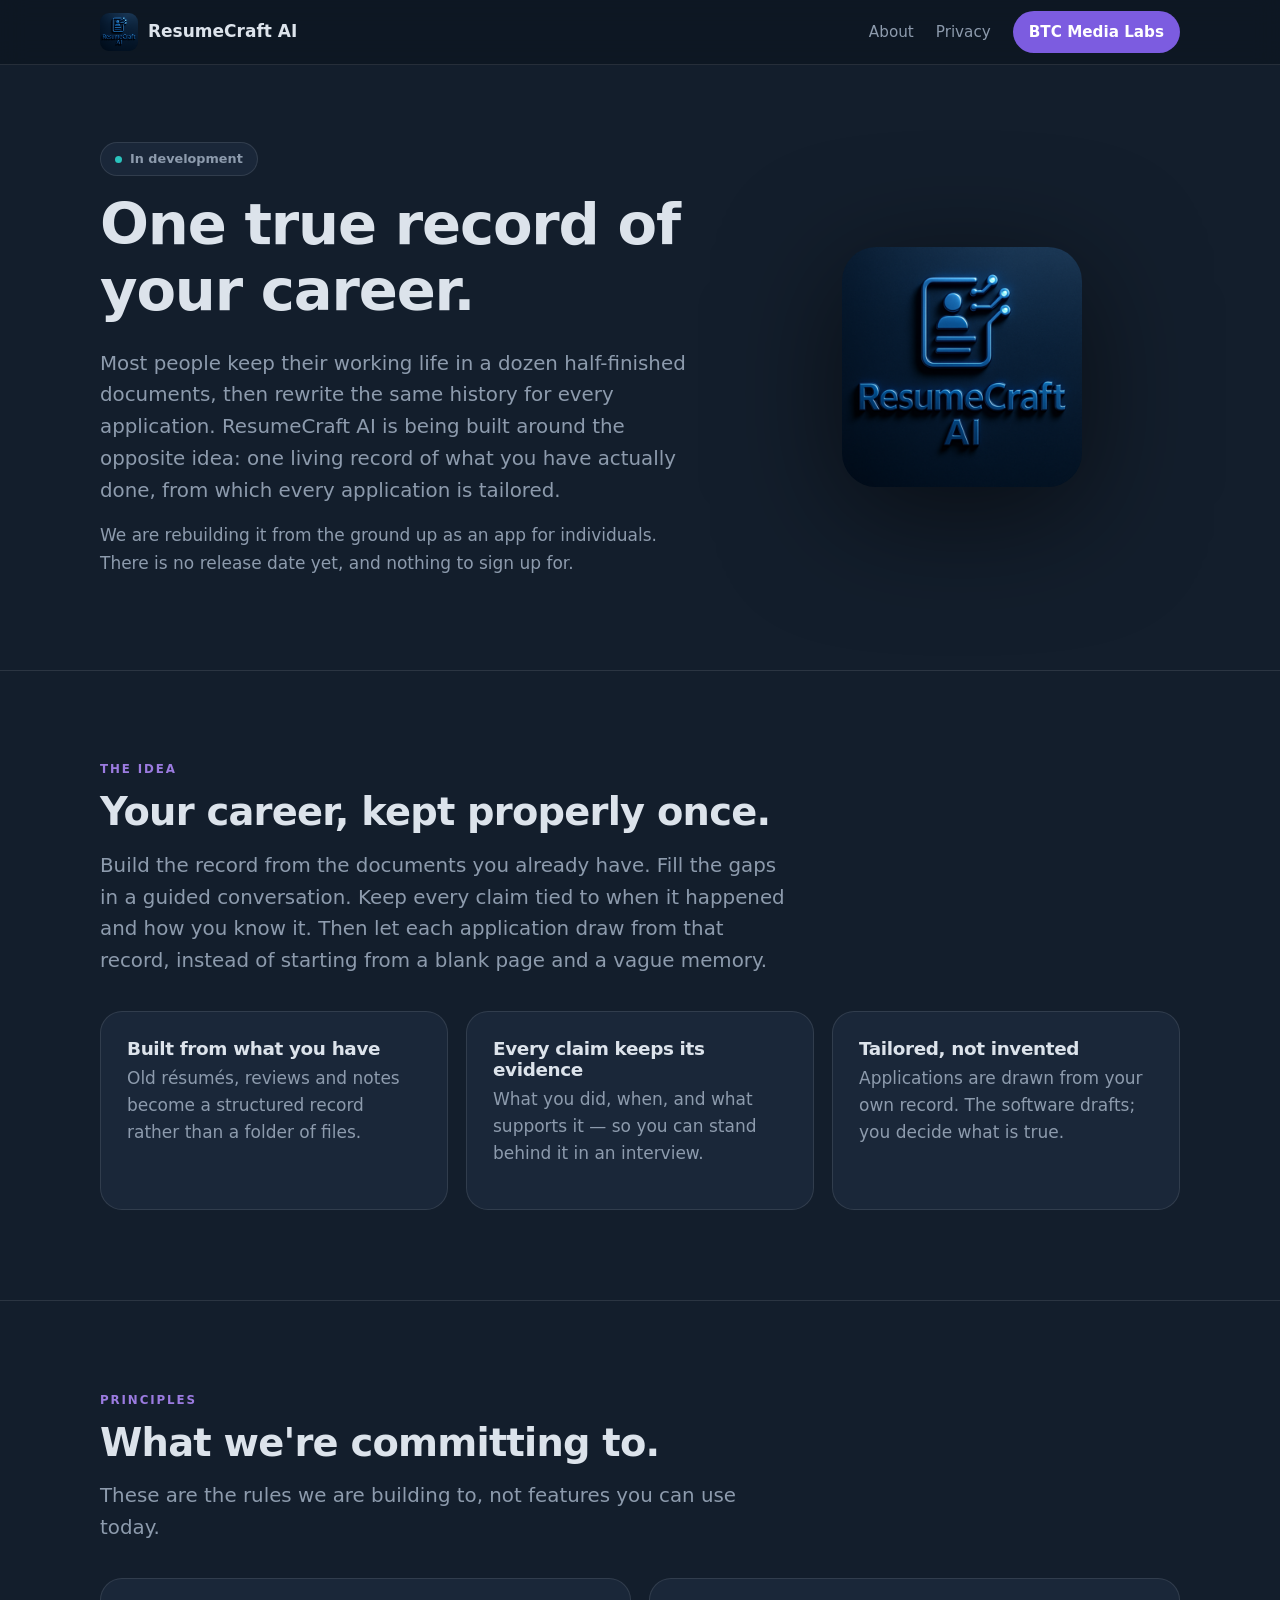
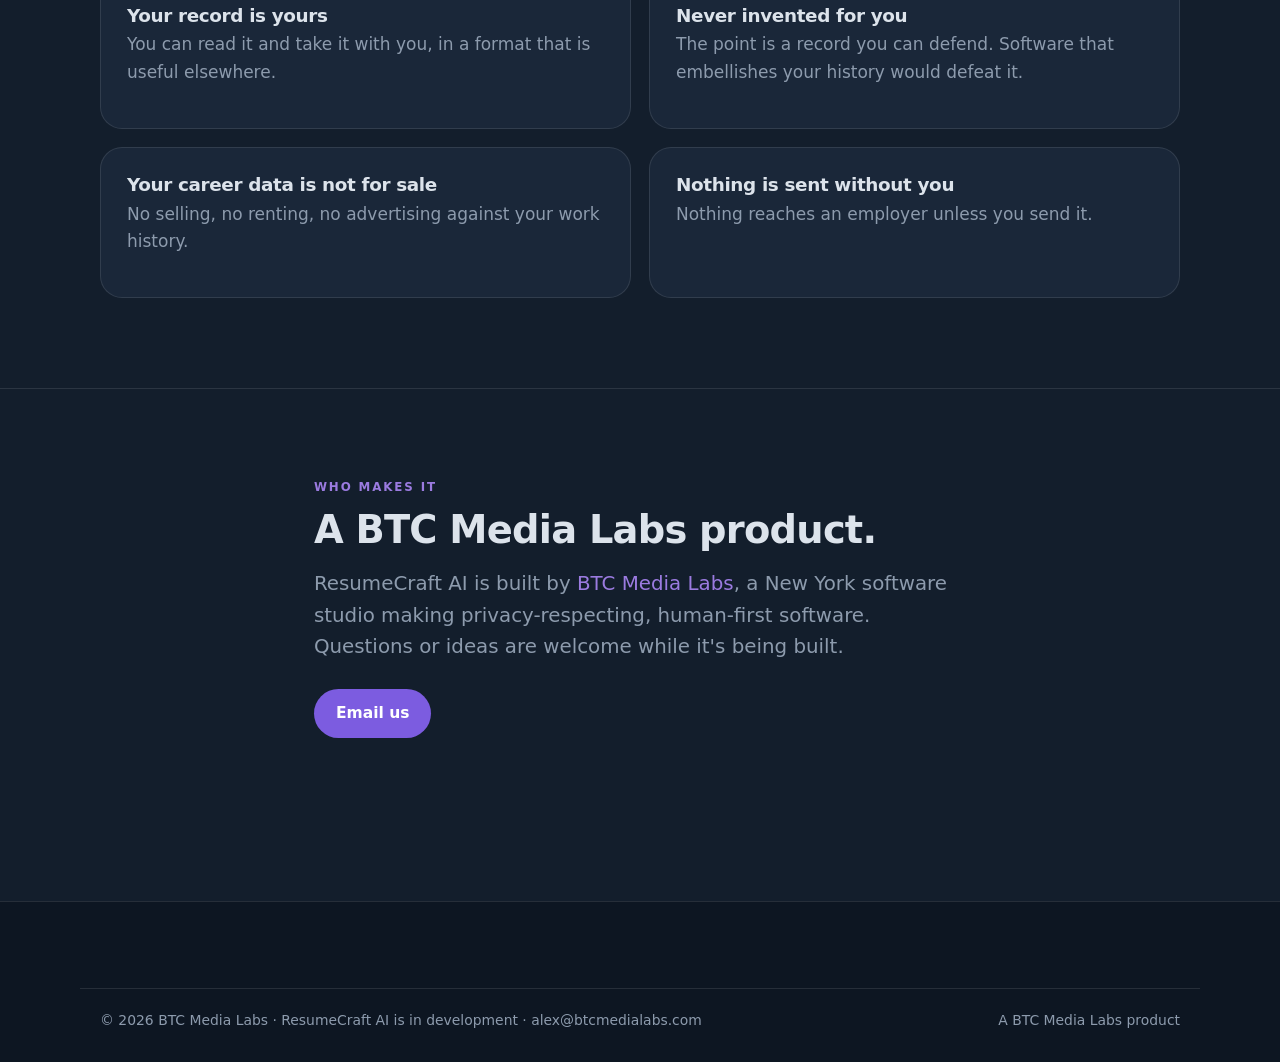
==== index.html @ a57dd188 "ResumeCraft AI website — in-development holding site Static pages built by the BTC Media Labs hub: h" ====
<!doctype html>
<html lang="en">
<head>
<meta charset="utf-8">
<meta name="viewport" content="width=device-width, initial-scale=1">
<title>ResumeCraft AI — one true record of your career</title>
<meta name="description" content="A career companion built around a single living record of your career. In development at BTC Media Labs.">
<link rel="canonical" href="https://resumecraftai.io/">
<meta name="theme-color" content="#0D1622">
<meta property="og:type" content="website">
<meta property="og:site_name" content="ResumeCraft AI">
<meta property="og:title" content="ResumeCraft AI — one true record of your career">
<meta property="og:description" content="A career companion built around a single living record of your career. In development at BTC Media Labs.">
<meta property="og:url" content="https://resumecraftai.io/">
<meta property="og:image" content="https://resumecraftai.io/assets/resumecraft-300.png">
<meta name="twitter:card" content="summary_large_image">
<link rel="icon" href="/assets/favicon-32.png" sizes="32x32">
<link rel="apple-touch-icon" href="/assets/apple-touch-icon.png">
<link rel="stylesheet" href="/assets/site.css">
</head>
<body>
<a class="skip" href="#main">Skip to content</a>
<header class="site-head">
  <div class="wrap head-inner">
    <a class="brand" href="/"><img src="/assets/resumecraft-300.png" width="38" height="38" alt="" style="border-radius:9px"><span class="brand-text"><b>ResumeCraft</b> AI</span></a>
    <input type="checkbox" id="navtoggle" hidden>
    <label class="burger" for="navtoggle" aria-label="Menu"><span></span><span></span><span></span></label>
    <nav class="site-nav" aria-label="Main">
      <a href="/about/">About</a>
      <a href="/privacy/">Privacy</a>
      <a class="cta" href="https://btcmedialabs.com">BTC Media Labs</a>
    </nav>
  </div>
</header>
<main id="main">
<section class="hero">
  <div class="wrap hero-grid">
    <div>
      <p class="pill"><span class="dot"></span> In development</p>
      <h1>One true record of your career.</h1>
      <p class="lead">Most people keep their working life in a dozen half-finished documents, then rewrite the same history for every application. ResumeCraft AI is being built around the opposite idea: one living record of what you have actually done, from which every application is tailored.</p>
      <p class="muted">We are rebuilding it from the ground up as an app for individuals. There is no release date yet, and nothing to sign up for.</p>
    </div>
    <img class="hero-art" src="/assets/resumecraft-300.png" width="240" height="240" alt="ResumeCraft AI" style="border-radius:34px;max-width:240px">
  </div>
</section>

<hr class="divider">

<section>
  <div class="wrap">
    <div class="section-head">
      <p class="eyebrow">The idea</p>
      <h2>Your career, kept properly once.</h2>
      <p class="lead">Build the record from the documents you already have. Fill the gaps in a guided conversation. Keep every claim tied to when it happened and how you know it. Then let each application draw from that record, instead of starting from a blank page and a vague memory.</p>
    </div>
    <div class="grid grid-3">
      <div class="card"><h3>Built from what you have</h3><p class="muted">Old résumés, reviews and notes become a structured record rather than a folder of files.</p></div>
      <div class="card"><h3>Every claim keeps its evidence</h3><p class="muted">What you did, when, and what supports it — so you can stand behind it in an interview.</p></div>
      <div class="card"><h3>Tailored, not invented</h3><p class="muted">Applications are drawn from your own record. The software drafts; you decide what is true.</p></div>
    </div>
  </div>
</section>

<hr class="divider">

<section>
  <div class="wrap">
    <div class="section-head">
      <p class="eyebrow">Principles</p>
      <h2>What we're committing to.</h2>
      <p class="lead">These are the rules we are building to, not features you can use today.</p>
    </div>
    <div class="grid grid-2">
      <div class="card"><h3>Your record is yours</h3><p class="muted">You can read it and take it with you, in a format that is useful elsewhere.</p></div>
      <div class="card"><h3>Never invented for you</h3><p class="muted">The point is a record you can defend. Software that embellishes your history would defeat it.</p></div>
      <div class="card"><h3>Your career data is not for sale</h3><p class="muted">No selling, no renting, no advertising against your work history.</p></div>
      <div class="card"><h3>Nothing is sent without you</h3><p class="muted">Nothing reaches an employer unless you send it.</p></div>
    </div>
  </div>
</section>

<hr class="divider">

<section>
  <div class="wrap section-head">
    <p class="eyebrow">Who makes it</p>
    <h2>A BTC Media Labs product.</h2>
    <p class="lead">ResumeCraft AI is built by <a href="https://btcmedialabs.com">BTC Media Labs</a>, a New York software studio making privacy-respecting, human-first software. Questions or ideas are welcome while it's being built.</p>
    <div class="btn-row"><a class="btn btn-primary" href="mailto:alex@btcmedialabs.com?subject=ResumeCraft%20AI">Email us</a></div>
  </div>
</section>

</main>
<footer class="site-foot">
  <div class="wrap foot-base">
    <p class="muted small">© 2026 BTC Media Labs · ResumeCraft AI is in development · <a href="mailto:alex@btcmedialabs.com">alex@btcmedialabs.com</a></p>
    <p class="muted small">A <a href="https://btcmedialabs.com">BTC Media Labs</a> product</p>
  </div>
</footer>
</body>
</html>
---- assets/site.css ----
/* BTC Media Labs — tokens from standards/brand-kit.md */
:root{
  --navy:#131E2C; --navy-2:#0D1622; --panel:#1A2739; --panel-2:#21324A;
  --silver:#DCE3EB; --silver-soft:#8D9BAD; --blue:#2E7FE0; --blue-bright:#4E98F0;
  --teal:#2AC3BD; --gold:#D4A62C; --violet:#9B7BE0;
  --line:rgba(255,255,255,.10); --shadow:0 30px 70px -34px rgba(0,0,0,.8);
  --display:"SF Pro Display",system-ui,-apple-system,"Segoe UI",Roboto,Helvetica,Arial,sans-serif;
  --mono:ui-monospace,"SF Mono","SFMono-Regular",Menlo,Consolas,monospace;
  --wrap:1120px; --gut:20px;
}
*,*::before,*::after{box-sizing:border-box}
html{-webkit-text-size-adjust:100%}
body{margin:0;background:var(--navy);color:var(--silver);font-family:var(--display);font-size:17px;line-height:1.6;overflow-x:hidden}
img{max-width:100%;height:auto;display:block}
a{color:var(--blue-bright);text-decoration:none}
a:hover{text-decoration:underline}
:focus-visible{outline:2px solid var(--blue-bright);outline-offset:3px;border-radius:4px}
.wrap{max-width:var(--wrap);margin:0 auto;padding:0 var(--gut);width:100%}
.skip{position:absolute;left:-9999px}
.skip:focus{left:12px;top:12px;position:fixed;background:var(--panel-2);padding:10px 14px;border-radius:10px;z-index:99}

h1,h2,h3{line-height:1.15;margin:0 0 .4em;letter-spacing:-.02em;overflow-wrap:break-word}
h1{font-size:clamp(2rem,6vw,3.6rem);font-weight:800}
h2{font-size:clamp(1.5rem,3.6vw,2.4rem);font-weight:700}
h3{font-size:1.15rem;font-weight:650}
p{margin:0 0 1rem;overflow-wrap:break-word}
.lead{font-size:clamp(1.02rem,2.1vw,1.24rem);color:var(--silver-soft);max-width:64ch}
.muted{color:var(--silver-soft)}
.small{font-size:.87rem}
.eyebrow{font-size:.74rem;letter-spacing:.16em;text-transform:uppercase;color:var(--blue-bright);font-weight:650;margin:0 0 .7rem}
.plain{list-style:none;margin:0;padding:0}
.plain li{margin:.32rem 0}

/* header */
.site-head{position:sticky;top:0;z-index:40;background:rgba(13,22,34,.82);backdrop-filter:blur(12px);border-bottom:1px solid var(--line)}
.head-inner{display:flex;align-items:center;gap:16px;min-height:64px;flex-wrap:wrap}
.brand{display:inline-flex;align-items:center;gap:10px;color:var(--silver);text-decoration:none;font-weight:600}
.brand:hover{text-decoration:none}
.brand-text b{font-weight:800}
.site-nav{margin-left:auto;display:flex;align-items:center;gap:22px;font-size:.95rem}
.site-nav a{color:var(--silver-soft)}
.site-nav a:hover,.site-nav a[aria-current]{color:var(--silver);text-decoration:none}
.site-nav .cta{background:var(--blue);color:#fff;padding:9px 16px;border-radius:999px;font-weight:600}
.site-nav .cta:hover{background:var(--blue-bright)}
.burger{display:none;margin-left:auto;width:42px;height:38px;padding:9px;cursor:pointer}
.burger span{display:block;height:2px;background:var(--silver);margin:5px 0;border-radius:2px;transition:.2s}
@media (max-width:860px){
  .burger{display:block}
  .site-nav{order:3;flex-basis:100%;margin:0;display:none;flex-direction:column;align-items:flex-start;gap:2px;padding-bottom:14px}
  .site-nav a{padding:11px 2px;width:100%}
  #navtoggle:checked ~ .site-nav{display:flex}
  #navtoggle:checked ~ .burger span:nth-child(1){transform:translateY(7px) rotate(45deg)}
  #navtoggle:checked ~ .burger span:nth-child(2){opacity:0}
  #navtoggle:checked ~ .burger span:nth-child(3){transform:translateY(-7px) rotate(-45deg)}
}

/* sections */
section{padding:clamp(48px,7vw,96px) 0}
.section-head{max-width:64ch;margin-bottom:34px}
.hero{padding-top:clamp(40px,6vw,80px);padding-bottom:clamp(40px,6vw,80px)}
.hero-grid{display:grid;gap:34px;align-items:center}
@media (min-width:880px){.hero-grid{grid-template-columns:1.15fr .85fr;gap:56px}}
.hero-art{justify-self:center;max-width:340px;filter:drop-shadow(0 26px 60px rgba(0,0,0,.55))}
.pill{display:inline-flex;align-items:center;gap:8px;border:1px solid var(--line);background:var(--panel);
  color:var(--silver-soft);padding:6px 14px;border-radius:999px;font-size:.8rem;font-weight:600}
.pill .dot{width:7px;height:7px;border-radius:50%;background:var(--teal)}
.btn-row{display:flex;flex-wrap:wrap;gap:12px;margin-top:26px}
.btn{display:inline-block;padding:12px 22px;border-radius:999px;font-weight:650;font-size:.97rem}
.btn:hover{text-decoration:none}
.btn-primary{background:var(--blue);color:#fff}
.btn-primary:hover{background:var(--blue-bright)}
.btn-ghost{border:1px solid var(--line);color:var(--silver);background:var(--panel)}
.btn-ghost:hover{border-color:var(--silver-soft)}

/* cards */
.grid{display:grid;gap:18px}
.grid-2{grid-template-columns:1fr}
.grid-3{grid-template-columns:1fr}
@media (min-width:760px){.grid-2{grid-template-columns:1fr 1fr}.grid-3{grid-template-columns:repeat(3,1fr)}}
.card{background:var(--panel);border:1px solid var(--line);border-radius:22px;padding:26px;position:relative;overflow:hidden}
.card h3{margin-bottom:.35rem}
.card.accent::before{content:"";position:absolute;inset:0 0 auto;height:3px;background:var(--accent,var(--blue))}
.product{display:grid;gap:20px}
@media (min-width:640px){.product{grid-template-columns:auto 1fr;align-items:start}}
.product img{width:72px;border-radius:18px}
.badge{display:inline-block;border:1px solid var(--line);border-radius:999px;padding:4px 12px;
  font-size:.72rem;letter-spacing:.06em;text-transform:uppercase;font-weight:700;color:var(--silver-soft);white-space:nowrap}
.badge.live{color:var(--teal);border-color:rgba(42,195,189,.42)}
.badge.soon{color:var(--gold);border-color:rgba(212,166,44,.42)}
.tag{font-size:.74rem;letter-spacing:.14em;text-transform:uppercase;color:var(--silver-soft);font-weight:650}
.card-head{display:flex;justify-content:space-between;align-items:center;gap:12px;flex-wrap:wrap;margin-bottom:10px}

/* news + prose */
.news-item{border-top:1px solid var(--line);padding:22px 0;display:grid;gap:6px}
@media (min-width:700px){.news-item{grid-template-columns:150px 1fr;gap:24px}}
time{color:var(--silver-soft);font-size:.87rem;font-variant-numeric:tabular-nums}
.prose{max-width:70ch}
.prose h2{margin-top:2.2em}
.prose h3{margin-top:1.8em}
.prose ul{padding-left:1.1rem}
.prose li{margin:.4rem 0}
.callout{background:var(--panel);border:1px solid var(--line);border-left:3px solid var(--blue);border-radius:14px;padding:18px 20px;margin:1.6rem 0}
.divider{border:0;border-top:1px solid var(--line);margin:0}

/* footer */
.site-foot{border-top:1px solid var(--line);background:var(--navy-2);padding:52px 0 30px;margin-top:40px}
.foot-grid{display:grid;gap:28px}
@media (min-width:760px){.foot-grid{grid-template-columns:1.6fr 1fr 1fr 1fr}}
.foot-h{font-size:.78rem;letter-spacing:.14em;text-transform:uppercase;color:var(--silver-soft);margin:0 0 .7rem}
.site-foot a{color:var(--silver-soft)}
.site-foot a:hover{color:var(--silver)}
.foot-base{display:flex;justify-content:space-between;gap:10px;flex-wrap:wrap;border-top:1px solid var(--line);margin-top:34px;padding-top:20px}
.foot-base p{margin:0}

@media (prefers-reduced-motion:reduce){*{animation:none!important;transition:none!important;scroll-behavior:auto!important}}

/* ResumeCraft AI accents */
:root{--blue:#7C5CE0;--blue-bright:#9B7BE0}
.site-nav .cta{background:var(--blue)}
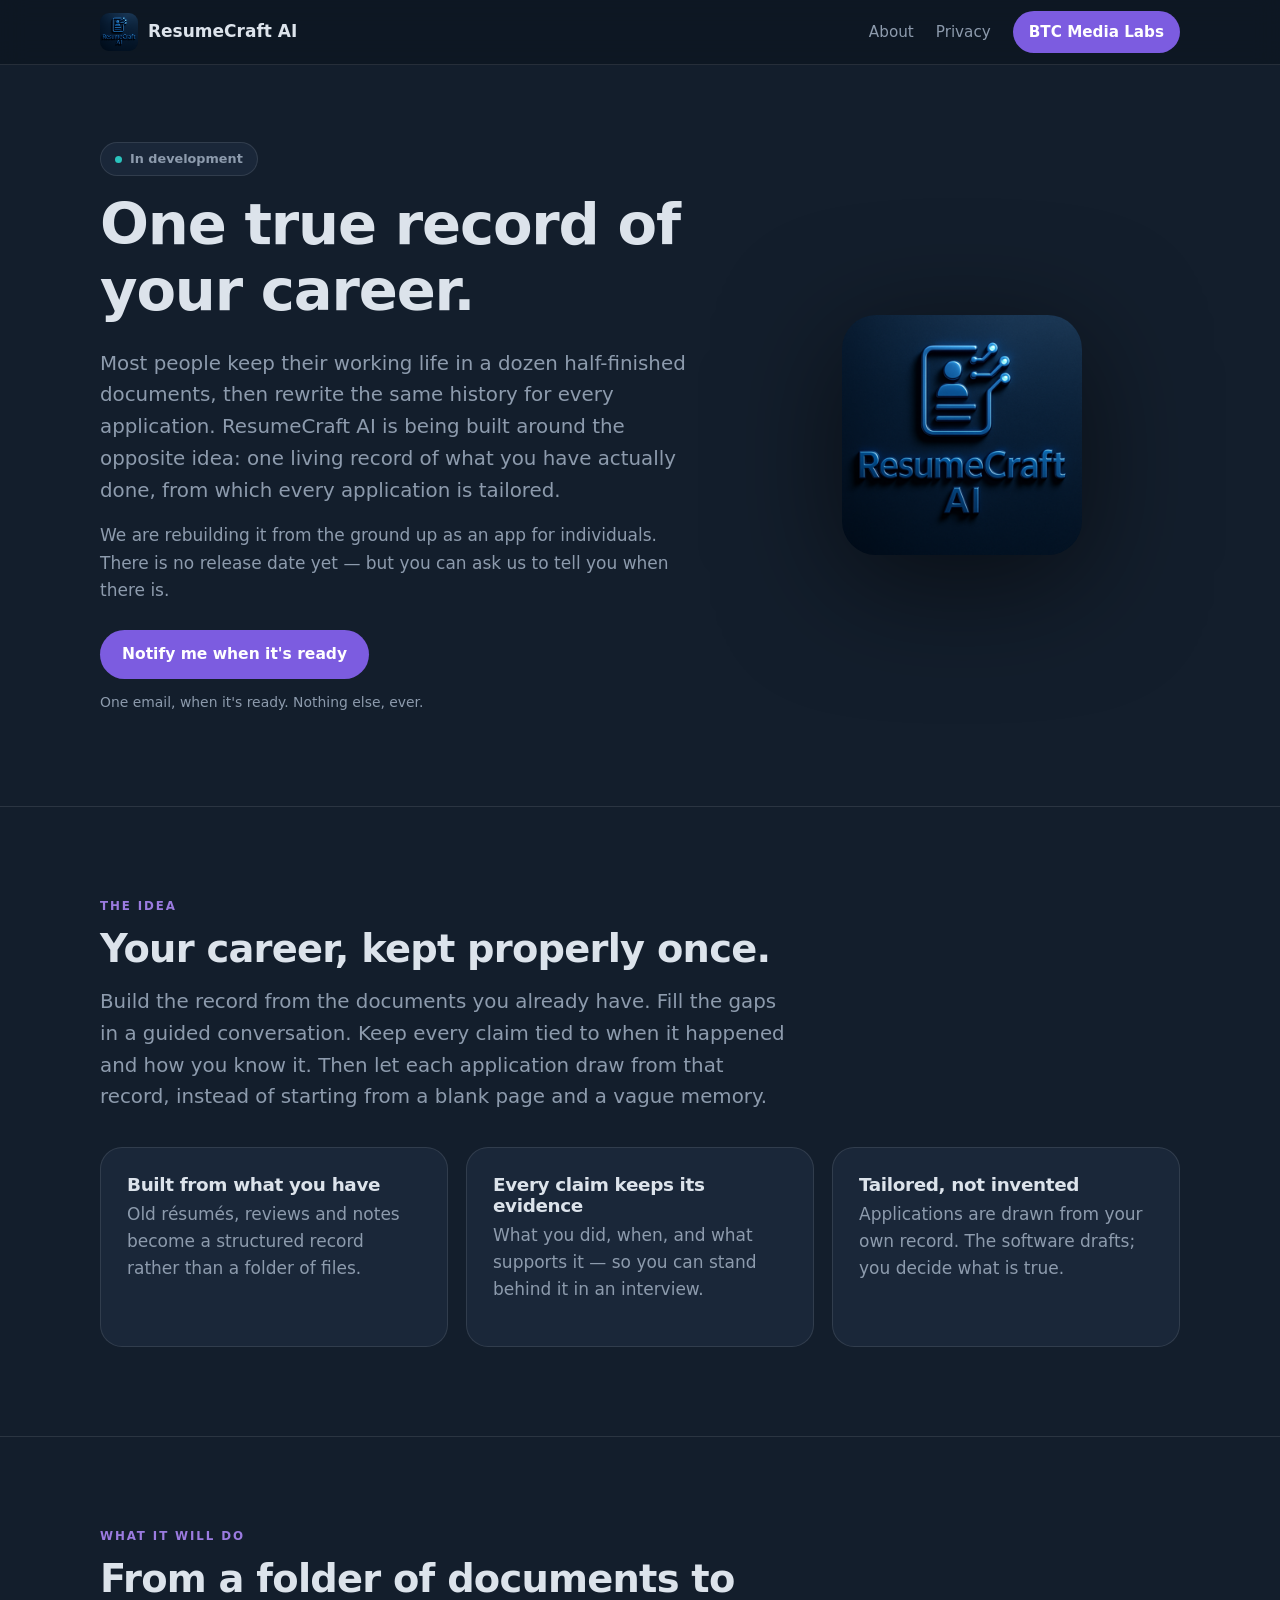
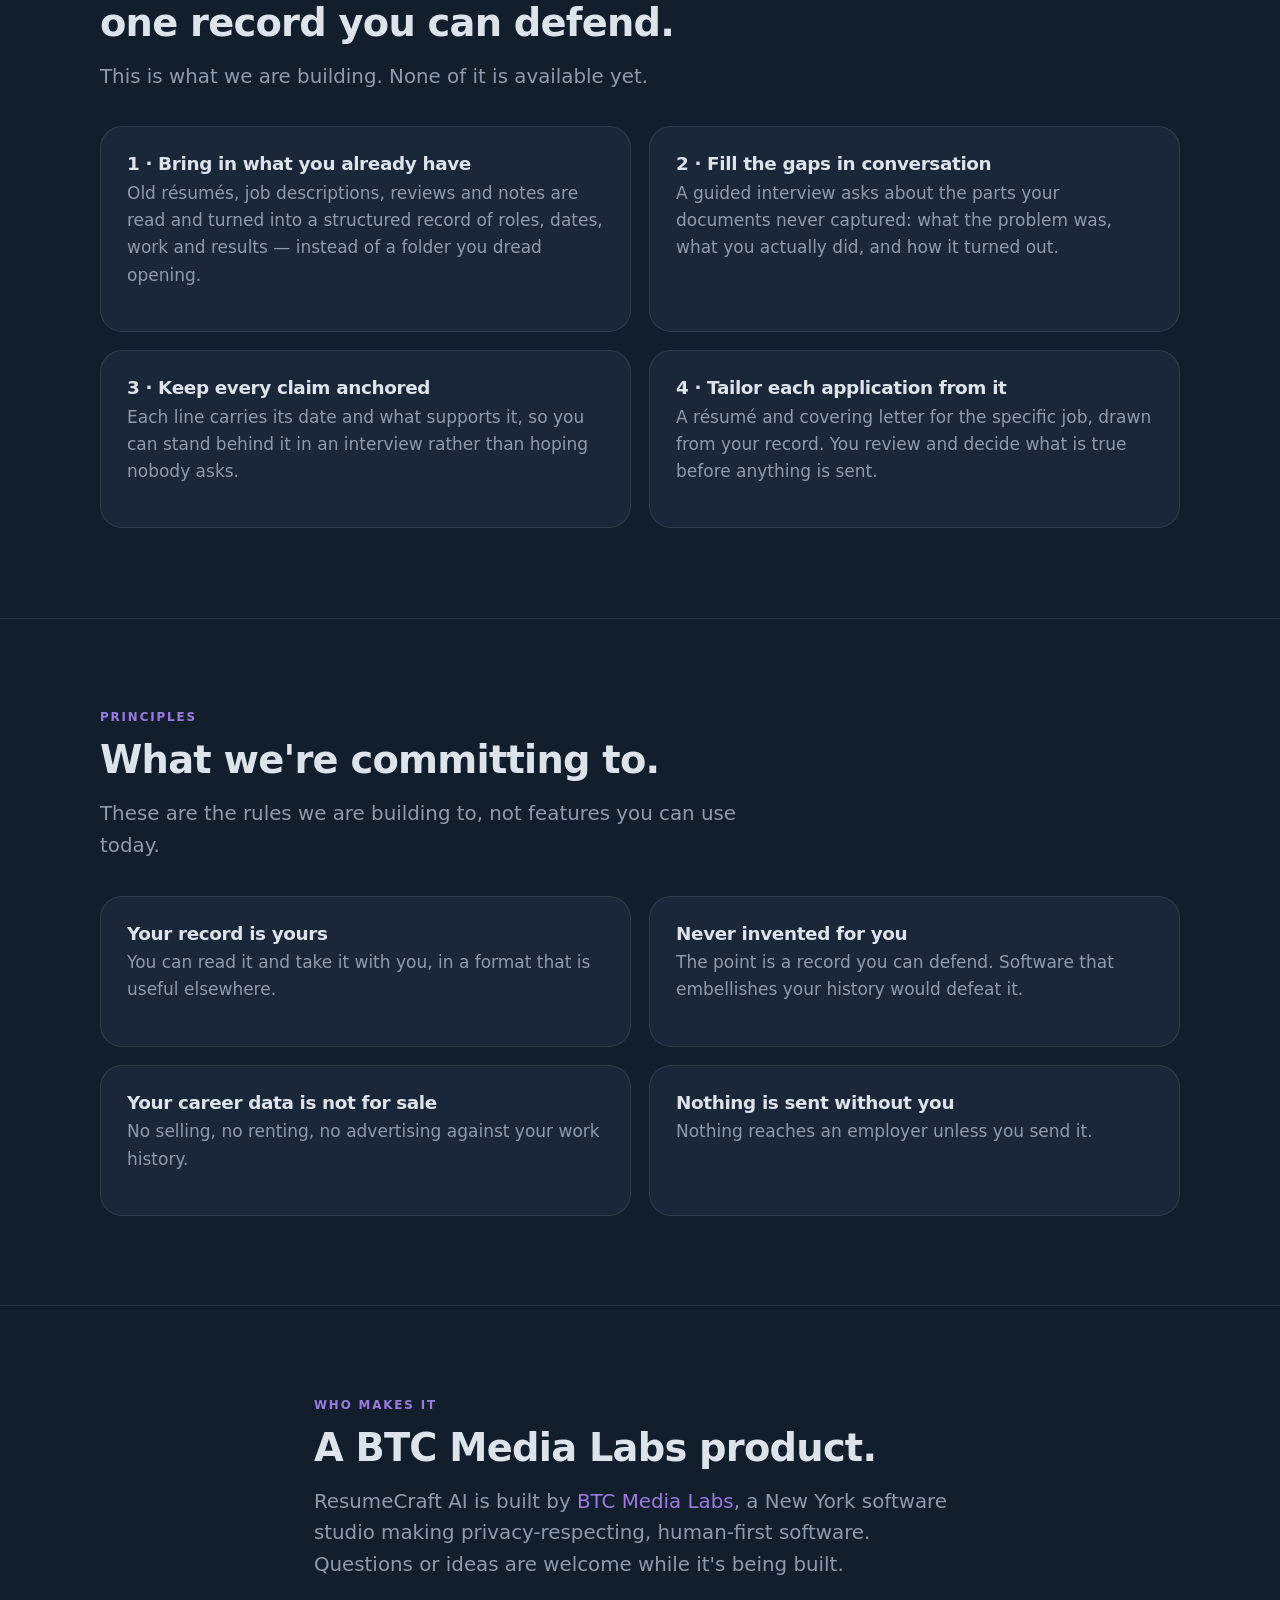
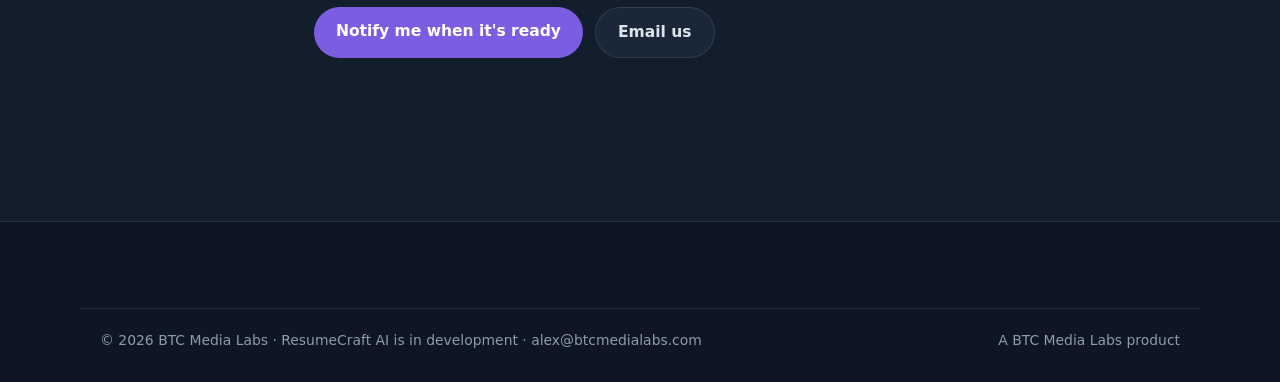
==== commit b905989d: "Add notify list and a what-it-will-do section Adds a 'Notify me when it's ready' button (email link " ====
--- a/index.html
+++ b/index.html
@@ -39,7 +39,11 @@
       <p class="pill"><span class="dot"></span> In development</p>
       <h1>One true record of your career.</h1>
       <p class="lead">Most people keep their working life in a dozen half-finished documents, then rewrite the same history for every application. ResumeCraft AI is being built around the opposite idea: one living record of what you have actually done, from which every application is tailored.</p>
-      <p class="muted">We are rebuilding it from the ground up as an app for individuals. There is no release date yet, and nothing to sign up for.</p>
+      <p class="muted">We are rebuilding it from the ground up as an app for individuals. There is no release date yet — but you can ask us to tell you when there is.</p>
+      <div class="btn-row">
+        <a class="btn btn-primary" href="mailto:alex@btcmedialabs.com?subject=Notify%20me%20about%20ResumeCraft%20AI&body=Please%20let%20me%20know%20when%20ResumeCraft%20AI%20is%20available.%20%28Just%20hit%20send%20%E2%80%94%20nothing%20else%20needed.%29">Notify me when it's ready</a>
+      </div>
+      <p class="muted small" style="margin-top:12px">One email, when it's ready. Nothing else, ever.</p>
     </div>
     <img class="hero-art" src="/assets/resumecraft-300.png" width="240" height="240" alt="ResumeCraft AI" style="border-radius:34px;max-width:240px">
   </div>
@@ -58,6 +62,24 @@
       <div class="card"><h3>Built from what you have</h3><p class="muted">Old résumés, reviews and notes become a structured record rather than a folder of files.</p></div>
       <div class="card"><h3>Every claim keeps its evidence</h3><p class="muted">What you did, when, and what supports it — so you can stand behind it in an interview.</p></div>
       <div class="card"><h3>Tailored, not invented</h3><p class="muted">Applications are drawn from your own record. The software drafts; you decide what is true.</p></div>
+    </div>
+  </div>
+</section>
+
+<hr class="divider">
+
+<section>
+  <div class="wrap">
+    <div class="section-head">
+      <p class="eyebrow">What it will do</p>
+      <h2>From a folder of documents to one record you can defend.</h2>
+      <p class="lead">This is what we are building. None of it is available yet.</p>
+    </div>
+    <div class="grid grid-2">
+      <div class="card"><h3>1 · Bring in what you already have</h3><p class="muted">Old résumés, job descriptions, reviews and notes are read and turned into a structured record of roles, dates, work and results — instead of a folder you dread opening.</p></div>
+      <div class="card"><h3>2 · Fill the gaps in conversation</h3><p class="muted">A guided interview asks about the parts your documents never captured: what the problem was, what you actually did, and how it turned out.</p></div>
+      <div class="card"><h3>3 · Keep every claim anchored</h3><p class="muted">Each line carries its date and what supports it, so you can stand behind it in an interview rather than hoping nobody asks.</p></div>
+      <div class="card"><h3>4 · Tailor each application from it</h3><p class="muted">A résumé and covering letter for the specific job, drawn from your record. You review and decide what is true before anything is sent.</p></div>
     </div>
   </div>
 </section>
@@ -87,7 +109,7 @@
     <p class="eyebrow">Who makes it</p>
     <h2>A BTC Media Labs product.</h2>
     <p class="lead">ResumeCraft AI is built by <a href="https://btcmedialabs.com">BTC Media Labs</a>, a New York software studio making privacy-respecting, human-first software. Questions or ideas are welcome while it's being built.</p>
-    <div class="btn-row"><a class="btn btn-primary" href="mailto:alex@btcmedialabs.com?subject=ResumeCraft%20AI">Email us</a></div>
+    <div class="btn-row"><a class="btn btn-primary" href="mailto:alex@btcmedialabs.com?subject=Notify%20me%20about%20ResumeCraft%20AI&body=Please%20let%20me%20know%20when%20ResumeCraft%20AI%20is%20available.%20%28Just%20hit%20send%20%E2%80%94%20nothing%20else%20needed.%29">Notify me when it's ready</a><a class="btn btn-ghost" href="mailto:alex@btcmedialabs.com?subject=ResumeCraft%20AI">Email us</a></div>
   </div>
 </section>
 
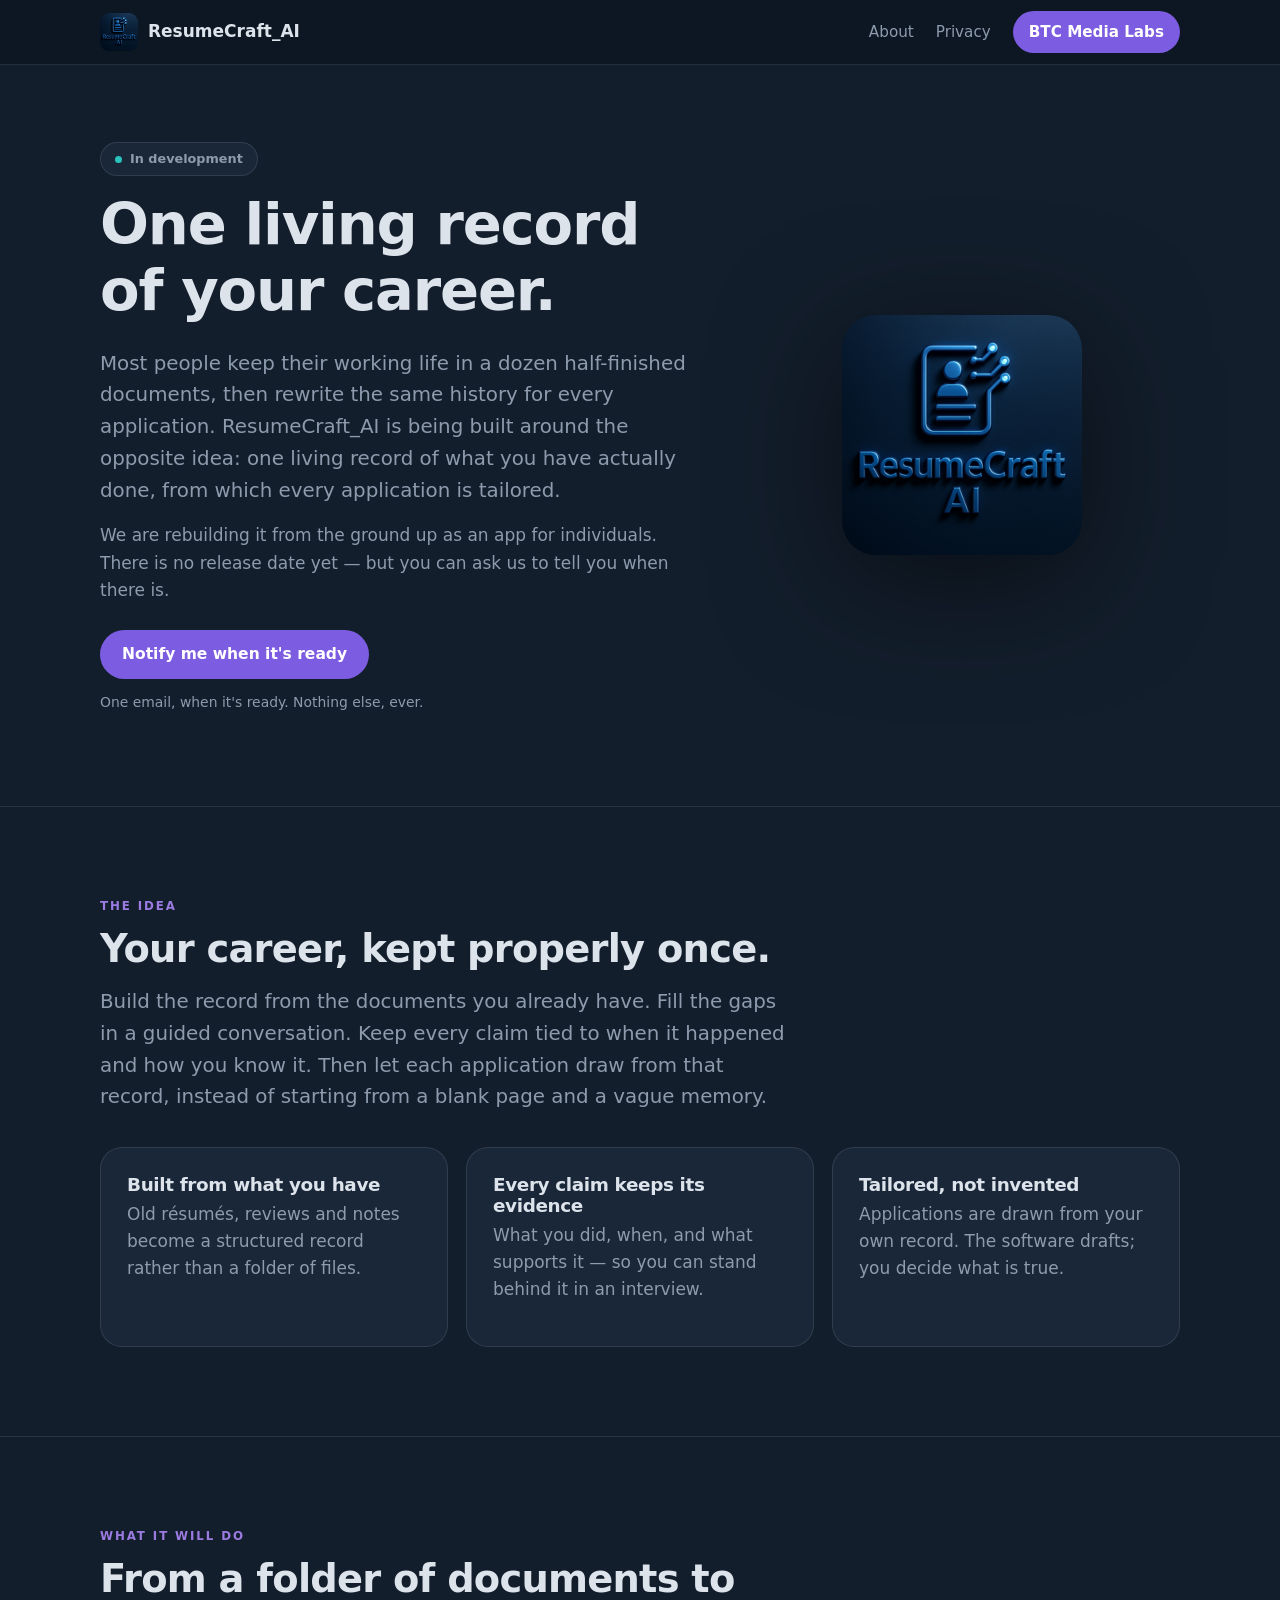
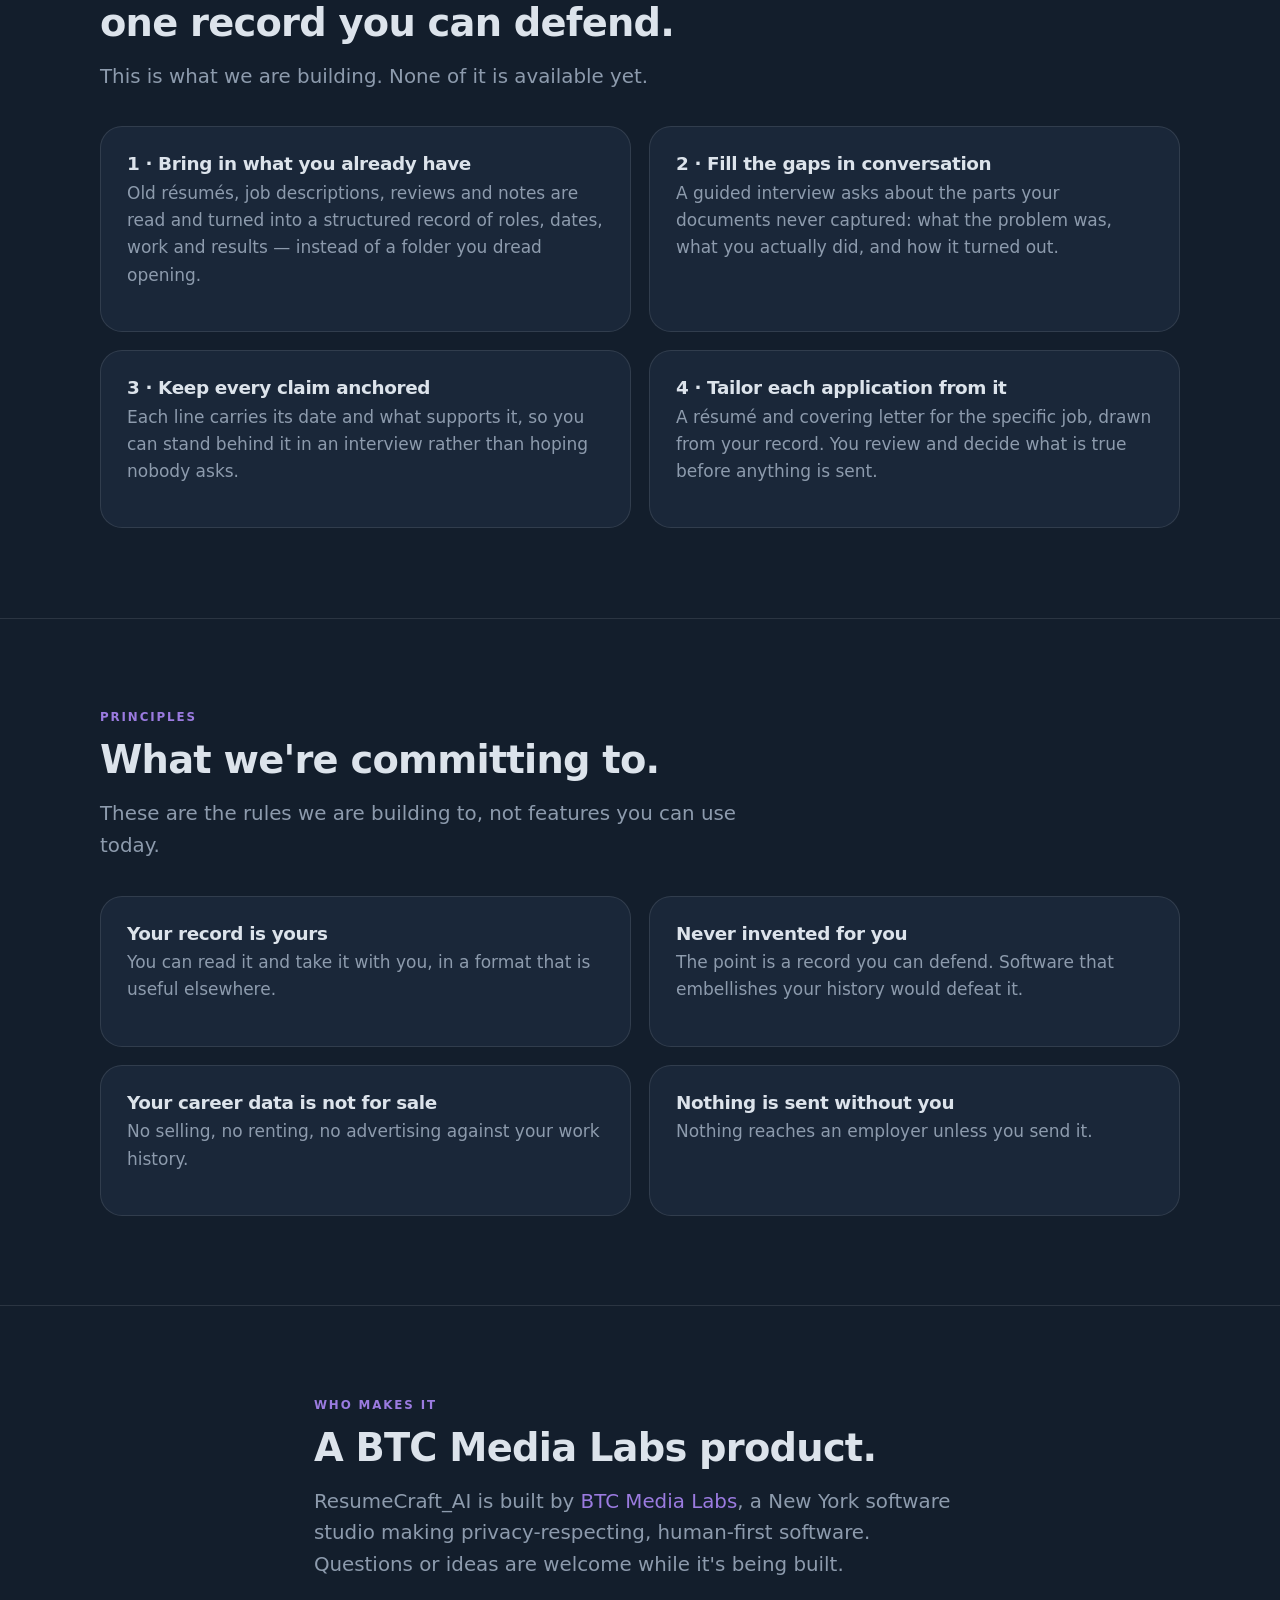
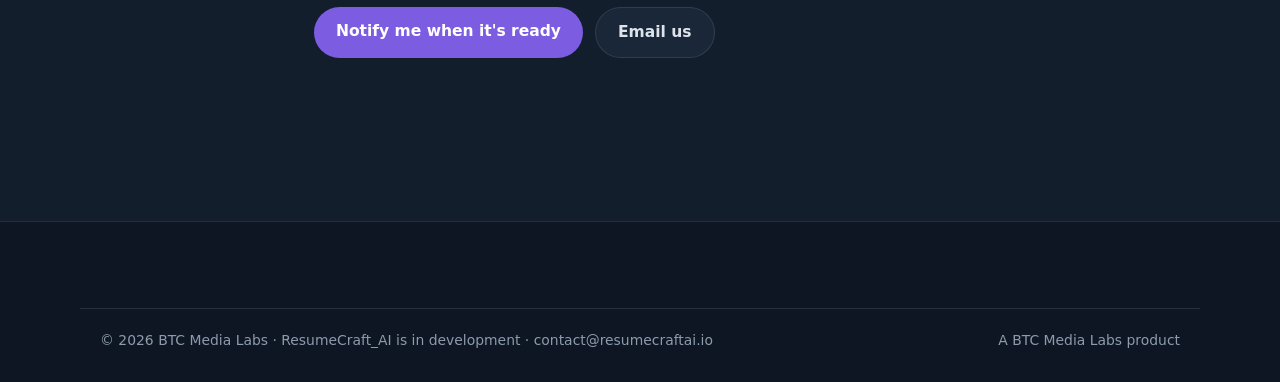
==== commit 17eb5da7: "ResumeCraft_AI naming, living record, company contact address The product name is ResumeCraft_AI; th" ====
--- a/index.html
+++ b/index.html
@@ -3,13 +3,13 @@
 <head>
 <meta charset="utf-8">
 <meta name="viewport" content="width=device-width, initial-scale=1">
-<title>ResumeCraft AI — one true record of your career</title>
+<title>ResumeCraft_AI — one living record of your career</title>
 <meta name="description" content="A career companion built around a single living record of your career. In development at BTC Media Labs.">
 <link rel="canonical" href="https://resumecraftai.io/">
 <meta name="theme-color" content="#0D1622">
 <meta property="og:type" content="website">
-<meta property="og:site_name" content="ResumeCraft AI">
-<meta property="og:title" content="ResumeCraft AI — one true record of your career">
+<meta property="og:site_name" content="ResumeCraft_AI">
+<meta property="og:title" content="ResumeCraft_AI — one living record of your career">
 <meta property="og:description" content="A career companion built around a single living record of your career. In development at BTC Media Labs.">
 <meta property="og:url" content="https://resumecraftai.io/">
 <meta property="og:image" content="https://resumecraftai.io/assets/resumecraft-300.png">
@@ -22,7 +22,7 @@
 <a class="skip" href="#main">Skip to content</a>
 <header class="site-head">
   <div class="wrap head-inner">
-    <a class="brand" href="/"><img src="/assets/resumecraft-300.png" width="38" height="38" alt="" style="border-radius:9px"><span class="brand-text"><b>ResumeCraft</b> AI</span></a>
+    <a class="brand" href="/"><img src="/assets/resumecraft-300.png" width="38" height="38" alt="" style="border-radius:9px"><span class="brand-text"><b>ResumeCraft</b>_AI</span></a>
     <input type="checkbox" id="navtoggle" hidden>
     <label class="burger" for="navtoggle" aria-label="Menu"><span></span><span></span><span></span></label>
     <nav class="site-nav" aria-label="Main">
@@ -37,15 +37,15 @@
   <div class="wrap hero-grid">
     <div>
       <p class="pill"><span class="dot"></span> In development</p>
-      <h1>One true record of your career.</h1>
-      <p class="lead">Most people keep their working life in a dozen half-finished documents, then rewrite the same history for every application. ResumeCraft AI is being built around the opposite idea: one living record of what you have actually done, from which every application is tailored.</p>
+      <h1>One living record of your career.</h1>
+      <p class="lead">Most people keep their working life in a dozen half-finished documents, then rewrite the same history for every application. ResumeCraft_AI is being built around the opposite idea: one living record of what you have actually done, from which every application is tailored.</p>
       <p class="muted">We are rebuilding it from the ground up as an app for individuals. There is no release date yet — but you can ask us to tell you when there is.</p>
       <div class="btn-row">
-        <a class="btn btn-primary" href="mailto:alex@btcmedialabs.com?subject=Notify%20me%20about%20ResumeCraft%20AI&body=Please%20let%20me%20know%20when%20ResumeCraft%20AI%20is%20available.%20%28Just%20hit%20send%20%E2%80%94%20nothing%20else%20needed.%29">Notify me when it's ready</a>
+        <a class="btn btn-primary" href="mailto:contact@resumecraftai.io?subject=Notify%20me%20about%20ResumeCraft_AI&body=Please%20let%20me%20know%20when%20ResumeCraft_AI%20is%20available.%20%28Just%20hit%20send%20%E2%80%94%20nothing%20else%20needed.%29">Notify me when it's ready</a>
       </div>
       <p class="muted small" style="margin-top:12px">One email, when it's ready. Nothing else, ever.</p>
     </div>
-    <img class="hero-art" src="/assets/resumecraft-300.png" width="240" height="240" alt="ResumeCraft AI" style="border-radius:34px;max-width:240px">
+    <img class="hero-art" src="/assets/resumecraft-300.png" width="240" height="240" alt="ResumeCraft_AI" style="border-radius:34px;max-width:240px">
   </div>
 </section>
 
@@ -108,15 +108,15 @@
   <div class="wrap section-head">
     <p class="eyebrow">Who makes it</p>
     <h2>A BTC Media Labs product.</h2>
-    <p class="lead">ResumeCraft AI is built by <a href="https://btcmedialabs.com">BTC Media Labs</a>, a New York software studio making privacy-respecting, human-first software. Questions or ideas are welcome while it's being built.</p>
-    <div class="btn-row"><a class="btn btn-primary" href="mailto:alex@btcmedialabs.com?subject=Notify%20me%20about%20ResumeCraft%20AI&body=Please%20let%20me%20know%20when%20ResumeCraft%20AI%20is%20available.%20%28Just%20hit%20send%20%E2%80%94%20nothing%20else%20needed.%29">Notify me when it's ready</a><a class="btn btn-ghost" href="mailto:alex@btcmedialabs.com?subject=ResumeCraft%20AI">Email us</a></div>
+    <p class="lead">ResumeCraft_AI is built by <a href="https://btcmedialabs.com">BTC Media Labs</a>, a New York software studio making privacy-respecting, human-first software. Questions or ideas are welcome while it's being built.</p>
+    <div class="btn-row"><a class="btn btn-primary" href="mailto:contact@resumecraftai.io?subject=Notify%20me%20about%20ResumeCraft_AI&body=Please%20let%20me%20know%20when%20ResumeCraft_AI%20is%20available.%20%28Just%20hit%20send%20%E2%80%94%20nothing%20else%20needed.%29">Notify me when it's ready</a><a class="btn btn-ghost" href="mailto:contact@resumecraftai.io?subject=ResumeCraft_AI">Email us</a></div>
   </div>
 </section>
 
 </main>
 <footer class="site-foot">
   <div class="wrap foot-base">
-    <p class="muted small">© 2026 BTC Media Labs · ResumeCraft AI is in development · <a href="mailto:alex@btcmedialabs.com">alex@btcmedialabs.com</a></p>
+    <p class="muted small">© 2026 BTC Media Labs · ResumeCraft_AI is in development · <a href="mailto:contact@resumecraftai.io">contact@resumecraftai.io</a></p>
     <p class="muted small">A <a href="https://btcmedialabs.com">BTC Media Labs</a> product</p>
   </div>
 </footer>
